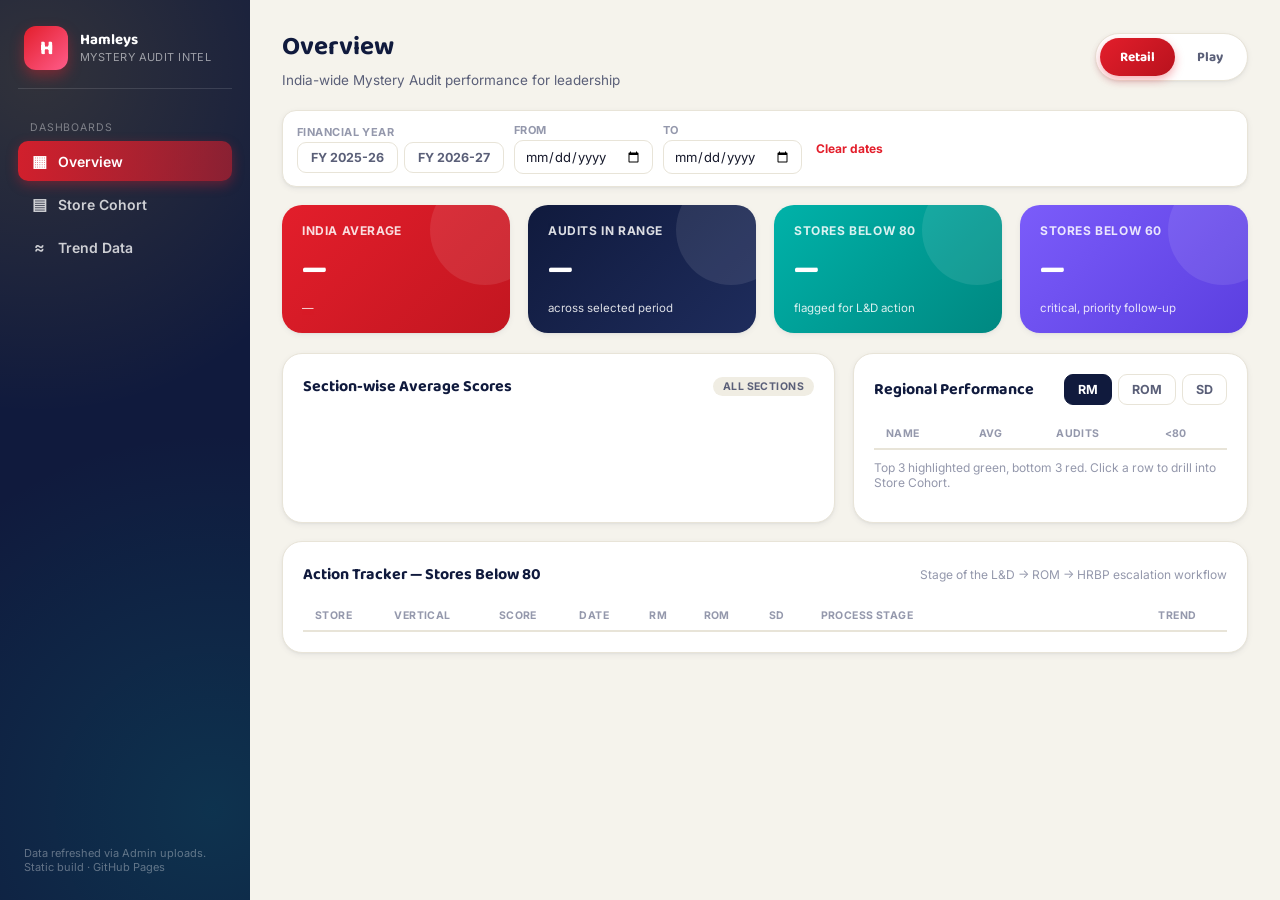
==== index.html @ 407f1230 "Add files via upload" ====
<!DOCTYPE html>
<html lang="en">
<head>
<meta charset="UTF-8">
<meta name="viewport" content="width=device-width, initial-scale=1.0">
<title>Overview · Hamleys Mystery Audit Intelligence</title>
<link rel="stylesheet" href="assets/css/style.css">
</head>
<body>
<div class="app-shell">
  <nav class="sidebar"></nav>
  <main class="main">
    <div class="topbar">
      <div>
        <h1 class="page-title">Overview</h1>
        <div class="page-sub">India-wide Mystery Audit performance for leadership</div>
      </div>
      <div class="seg-toggle" id="verticalToggle">
        <button data-v="retail" class="active retail">Retail</button>
        <button data-v="play" class="play">Play</button>
      </div>
    </div>

    <div class="filter-bar">
      <div class="filter-field">
        <label>Financial Year</label>
        <div class="chip-toggle" id="fyToggle">
          <button data-fy="2025-26">FY 2025-26</button>
          <button data-fy="2026-27">FY 2026-27</button>
        </div>
      </div>
      <div class="filter-field">
        <label>From</label>
        <input type="date" id="fFrom">
      </div>
      <div class="filter-field">
        <label>To</label>
        <input type="date" id="fTo">
      </div>
      <button class="filter-clear" id="clearDates">Clear dates</button>
      <span class="small-muted" id="rangeSummary" style="margin-left:auto;"></span>
    </div>

    <div class="grid kpi-row">
      <div class="kpi-card kpi-1">
        <div class="lbl" id="kpiVerticalLabel">India Average</div>
        <div class="val" id="kpiMtdAvg">—</div>
        <div class="foot" id="kpiMtdFoot">—</div>
      </div>
      <div class="kpi-card kpi-2">
        <div class="lbl">Audits in Range</div>
        <div class="val" id="kpiAuditCount">—</div>
        <div class="foot" id="kpiAuditFoot">across selected period</div>
      </div>
      <div class="kpi-card kpi-3">
        <div class="lbl">Stores Below 80</div>
        <div class="val" id="kpiBelow80">—</div>
        <div class="foot">flagged for L&amp;D action</div>
      </div>
      <div class="kpi-card kpi-4">
        <div class="lbl">Stores Below 60</div>
        <div class="val" id="kpiBelow60">—</div>
        <div class="foot">critical, priority follow-up</div>
      </div>
    </div>

    <div class="two-col">
      <div class="card">
        <div class="section-head">
          <h3>Section-wise Average Scores</h3>
          <span class="tag neutral" id="sectionChartTag">All sections</span>
        </div>
        <div id="sectionBars"></div>
      </div>
      <div class="card">
        <div class="section-head">
          <h3>Regional Performance</h3>
          <div class="chip-toggle" id="regionToggle">
            <button data-g="rm" class="active">RM</button>
            <button data-g="rom">ROM</button>
            <button data-g="sd">SD</button>
          </div>
        </div>
        <div class="table-wrap" style="max-height:290px; overflow-y:auto;">
          <table>
            <thead><tr><th>Name</th><th>Avg</th><th>Audits</th><th>&lt;80</th></tr></thead>
            <tbody id="regionBody"></tbody>
          </table>
        </div>
        <p class="small-muted" style="margin-top:10px;">Top 3 highlighted green, bottom 3 red. Click a row to drill into Store Cohort.</p>
      </div>
    </div>

    <div class="card" style="margin-top:18px;">
      <div class="section-head">
        <h3>Action Tracker — Stores Below 80</h3>
        <span class="small-muted">Stage of the L&amp;D &rarr; ROM &rarr; HRBP escalation workflow</span>
      </div>
      <div class="table-wrap" id="trackerTableWrap">
        <table>
          <thead><tr>
            <th>Store</th><th>Vertical</th><th>Score</th><th>Date</th><th>RM</th><th>ROM</th><th>SD</th><th style="min-width:260px;">Process Stage</th><th>Trend</th>
          </tr></thead>
          <tbody id="trackerBody"></tbody>
        </table>
      </div>
    </div>

  </main>
</div>
<script src="assets/js/config.js"></script>
<script src="assets/js/auth.js"></script>
<script src="assets/js/data.js"></script>
<script src="assets/js/ui.js"></script>
<script>
let vertical = "retail";
let regionGroup = "rm";

async function boot() {
  renderSidebar("index.html");
  try {
    await HMAI.init();
  } catch (err) {
    showLoadError(err);
    return;
  }
  await HMAI.syncCasesFromAudits();

  document.querySelectorAll("#verticalToggle button").forEach(b => {
    b.addEventListener("click", () => {
      vertical = b.dataset.v;
      document.querySelectorAll("#verticalToggle button").forEach(x => x.classList.remove("active"));
      b.classList.add("active");
      render();
    });
  });
  document.querySelectorAll("#regionToggle button").forEach(b => {
    b.addEventListener("click", () => {
      regionGroup = b.dataset.g;
      document.querySelectorAll("#regionToggle button").forEach(x => x.classList.remove("active"));
      b.classList.add("active");
      render();
    });
  });
  document.querySelectorAll("#fyToggle button").forEach(b => {
    b.addEventListener("click", () => applyFY(b.dataset.fy));
  });
  document.getElementById("fFrom").addEventListener("change", () => { clearFyActive(); render(); });
  document.getElementById("fTo").addEventListener("change", () => { clearFyActive(); render(); });
  document.getElementById("clearDates").addEventListener("click", () => {
    document.getElementById("fFrom").value = "";
    document.getElementById("fTo").value = "";
    clearFyActive();
    render();
  });

  // Default the landing page to the financial year containing the most
  // recent audit (not necessarily "today"'s FY — the dataset may lag behind
  // the calendar), so it's never blank on first load.
  applyFY(currentFyLabel());
}

// India FY runs Apr 1 → Mar 31. "2025-26" means Apr 2025 – Mar 2026.
function fyRange(label) {
  const startYear = 2000 + parseInt(label.split("-")[0].slice(-2), 10);
  const from = `${startYear}-04-01`;
  const to = `${startYear + 1}-03-31`;
  return { from, to };
}
function currentFyLabel() {
  const allDates = HMAI.audits(vertical).map(a => new Date(a.date)).filter(d => !isNaN(d));
  const anchor = allDates.length ? new Date(Math.max(...allDates)) : new Date();
  const y = anchor.getFullYear(), m = anchor.getMonth(); // 0-indexed, April = 3
  const startYear = m >= 3 ? y : y - 1;
  return `${startYear}-${String((startYear + 1) % 100).padStart(2,"0")}`;
}
function clearFyActive() {
  document.querySelectorAll("#fyToggle button").forEach(b => b.classList.remove("active"));
}
function applyFY(label) {
  const { from, to } = fyRange(label);
  const today = new Date().toISOString().slice(0,10);
  document.getElementById("fFrom").value = from;
  // Don't default "To" beyond today for the current, still-in-progress FY.
  document.getElementById("fTo").value = to > today ? today : to;
  document.querySelectorAll("#fyToggle button").forEach(b => b.classList.toggle("active", b.dataset.fy === label));
  render();
}

function currentFilters() {
  return {
    from: document.getElementById("fFrom").value || null,
    to: document.getElementById("fTo").value || null,
  };
}

async function render() {
  const filters = currentFilters();
  const label = vertical === "play" ? "Play" : "Retail";
  document.getElementById("kpiVerticalLabel").textContent = `${label} · India Average`;
  document.querySelector(".seg-toggle").querySelectorAll("button").forEach(b => {
    b.classList.toggle("active", b.dataset.v === vertical);
  });

  let list = HMAI.audits(vertical);
  if (filters.from || filters.to) {
    list = list.filter(a => HMAI.inDateRange(a.date, filters.from, filters.to));
    const activeFy = document.querySelector("#fyToggle button.active");
    const fyPrefix = activeFy ? `FY ${activeFy.dataset.fy} · ` : "";
    document.getElementById("rangeSummary").textContent = `${fyPrefix}Showing ${filters.from || "start"} → ${filters.to || "today"}`;
  } else {
    list = HMAI.mtd(vertical);
    document.getElementById("rangeSummary").textContent = "Showing month-to-date (default) — set a range to override";
  }

  const avgScore = HMAI.avg(list);
  document.getElementById("kpiMtdAvg").textContent = avgScore !== null ? avgScore + "%" : "—";
  document.getElementById("kpiMtdFoot").textContent = list.length + " audits in this window";
  document.getElementById("kpiAuditCount").textContent = list.length;
  document.getElementById("kpiBelow80").textContent = list.filter(a => a.score < 80).length;
  document.getElementById("kpiBelow60").textContent = list.filter(a => a.score < 60).length;

  renderSectionBars(list);
  renderRegionalTable(filters);
  await renderTracker();
}

function renderSectionBars(list) {
  document.getElementById("sectionChartTag").textContent = vertical === "play" ? "PLAY sections" : "Retail sections";
  const sections = HMAI.sectionAverages(list, vertical);
  const colors = ["#E31E2B","#00B2A9","#FFC72C","#7B5CFA","#FF5C8A","#101A3D","#1F9E63","#E8A200","#5B3FE0","#009088","#B8121D","#C21620","#3E8E7E","#D14081"];
  const entries = Object.entries(sections).filter(([,v]) => v !== null);
  const wrap = document.getElementById("sectionBars");
  if (!entries.length) { wrap.innerHTML = `<p class="small-muted">No section data in this range.</p>`; return; }
  wrap.innerHTML = entries.map(([name, val], i) => {
    const color = colors[i % colors.length];
    const tagCls = val < 60 ? "bad" : val < 80 ? "warn" : "good";
    return `
    <div style="margin-bottom:12px;">
      <div style="display:flex; justify-content:space-between; font-size:12.5px; margin-bottom:4px;">
        <span style="color:var(--ink-soft); font-weight:600;">${name}</span>
        <span class="tag ${tagCls}" style="padding:1px 8px;">${val}%</span>
      </div>
      <div style="background:var(--line-soft); border-radius:6px; height:10px; overflow:hidden;">
        <div style="width:${Math.max(val,2)}%; height:100%; background:${color}; border-radius:6px;"></div>
      </div>
    </div>`;
  }).join("");
}

function renderRegionalTable(filters) {
  const rows = HMAI.regionalLeaderboard(vertical, regionGroup, filters);
  const body = document.getElementById("regionBody");
  if (!rows.length) { body.innerHTML = `<tr><td colspan="4" style="text-align:center;color:var(--ink-faint);padding:20px;">No data</td></tr>`; return; }
  body.innerHTML = rows.map((r, i) => {
    const isTop = i < 3;
    const isBottom = i >= rows.length - 3 && rows.length > 3;
    const rowStyle = isTop ? "background:var(--good-bg);" : isBottom ? "background:var(--bad-bg);" : "";
    const cls = HMAI.scoreTag(r.avg).cls;
    return `<tr style="${rowStyle} cursor:pointer;" onclick="location.href='cohort.html?${regionGroup}='+encodeURIComponent('${r.name.replace(/'/g,"\\'")}')+'&v=${vertical}'">
      <td><strong>${r.name}</strong></td>
      <td><span class="tag ${cls}" style="padding:2px 9px;">${r.avg}%</span></td>
      <td>${r.count}</td>
      <td>${r.below80}</td>
    </tr>`;
  }).join("");
}

async function renderTracker() {
  const allCases = await HMAI.getCases();
  const cases = allCases.filter(c => c.vertical === vertical).sort((a,b) => new Date(b.date) - new Date(a.date));
  const body = document.getElementById("trackerBody");
  if (!cases.length) {
    body.innerHTML = `<tr><td colspan="9" style="text-align:center;color:var(--ink-faint);padding:30px;">No stores below 80 in this vertical right now 🎉</td></tr>`;
    return;
  }
  const stageMeta = { flagged: 0, ld_triggered: 1, rom_submitted: 2, hrbp_closed: 3 };
  body.innerHTML = cases.map(c => {
    const stage = stageMeta[c.stage] ?? 0;
    const isFullyClosed = c.stage === "hrbp_closed";
    const steps = ["Flagged", "L&D Stage", "ROM Stage", "HRBP Closed"];
    const trackerHtml = `<div class="tracker">` + steps.map((s, i) => {
      const cls = isFullyClosed ? "done" : (i < stage ? "done" : (i === stage ? "current" : ""));
      return `<div class="step ${cls}"><div class="bar"></div>${s}</div>`;
    }).join("") + `</div>`;
    const reasonTag = c.triggerReason ? `<div class="small-muted" style="margin-top:6px; white-space:normal;">${HMAI.TRIGGER_REASONS[c.triggerReason]}</div>` : "";
    return `<tr>
      <td><strong>${c.storeName}</strong>${c.unmapped ? ' <span class="tag warn">Unmapped</span>' : ''}<div class="small-muted">${c.storeCode}</div></td>
      <td>${c.vertical === "play" ? "Play" : "Retail"}</td>
      <td>${scorePill(c.score)}</td>
      <td>${fmtDate(c.date)}</td>
      <td>${c.rm}</td><td>${c.rom}</td><td>${c.sd}</td>
      <td>${trackerHtml}${reasonTag}</td>
      <td><a class="btn btn-ghost btn-sm" href="trend.html?store=${encodeURIComponent(c.storeCode)}&v=${c.vertical}">View</a></td>
    </tr>`;
  }).join("");
}

boot();
</script>
</body>
</html>
---- assets/css/style.css ----
/* ==========================================================================
   Hamleys Mystery Audit Intelligence — Design System
   ========================================================================== */

@import url('https://fonts.googleapis.com/css2?family=Baloo+2:wght@500;600;700;800&family=Inter:wght@400;500;600;700;800&family=JetBrains+Mono:wght@500;700&display=swap');

:root {
  /* Brand palette — toy-store colourful, drawn from Hamleys' own red/navy/gold */
  --hamleys-red: #E31E2B;
  --hamleys-red-dark: #B8121D;
  --hamleys-navy: #101A3D;
  --hamleys-navy-light: #1E2C5C;
  --hamleys-gold: #FFC72C;
  --hamleys-teal: #00B2A9;
  --hamleys-violet: #7B5CFA;
  --hamleys-pink: #FF5C8A;

  --bg: #F5F3EC;
  --bg-panel: #FFFFFF;
  --bg-sidebar: var(--hamleys-navy);
  --ink: #16192B;
  --ink-soft: #5A5F78;
  --ink-faint: #9498AC;
  --line: #E8E4D8;
  --line-soft: #F0EDE3;

  --good: #1F9E63;
  --good-bg: #E6F7EE;
  --warn: #E8A200;
  --warn-bg: #FFF6DE;
  --bad: #E31E2B;
  --bad-bg: #FDEAEA;

  --radius-lg: 20px;
  --radius-md: 14px;
  --radius-sm: 9px;

  --shadow-card: 0 2px 6px rgba(16, 26, 61, 0.06), 0 1px 2px rgba(16, 26, 61, 0.04);
  --shadow-pop: 0 12px 32px rgba(16, 26, 61, 0.14);

  --font-display: 'Baloo 2', 'Segoe UI', sans-serif;
  --font-body: 'Inter', 'Segoe UI', sans-serif;
  --font-mono: 'JetBrains Mono', monospace;
}

* { box-sizing: border-box; }
html, body { margin: 0; padding: 0; }
body {
  font-family: var(--font-body);
  background: var(--bg);
  color: var(--ink);
  -webkit-font-smoothing: antialiased;
}
h1, h2, h3, h4, .display {
  font-family: var(--font-display);
  color: var(--hamleys-navy);
  margin: 0;
  font-weight: 700;
}
a { color: inherit; }
button { font-family: inherit; cursor: pointer; }
::selection { background: var(--hamleys-gold); color: var(--hamleys-navy); }

/* Layout shell ------------------------------------------------------------ */
.app-shell {
  display: grid;
  grid-template-columns: 250px 1fr;
  min-height: 100vh;
}
@media (max-width: 900px) {
  .app-shell { grid-template-columns: 1fr; }
  .sidebar { position: sticky; top: 0; z-index: 40; }
}

.sidebar {
  background: var(--bg-sidebar);
  background-image:
    radial-gradient(circle at 15% 8%, rgba(255,199,44,0.14), transparent 40%),
    radial-gradient(circle at 85% 90%, rgba(0,178,169,0.16), transparent 45%);
  color: #fff;
  padding: 26px 18px;
  display: flex;
  flex-direction: column;
  gap: 22px;
}
.brand {
  display: flex;
  align-items: center;
  gap: 12px;
  padding: 0 6px 18px;
  border-bottom: 1px solid rgba(255,255,255,0.12);
}
.brand-mark {
  width: 44px; height: 44px;
  border-radius: 12px;
  background: linear-gradient(135deg, var(--hamleys-red), var(--hamleys-pink));
  display: flex; align-items: center; justify-content: center;
  font-family: var(--font-display); font-weight: 800; color: #fff; font-size: 20px;
  flex-shrink: 0;
  box-shadow: 0 6px 14px rgba(227,30,43,0.4);
}
.brand-text { line-height: 1.15; }
.brand-text .top { font-family: var(--font-display); font-weight: 700; font-size: 15px; color: #fff; }
.brand-text .sub { font-size: 11px; color: rgba(255,255,255,0.55); letter-spacing: 0.04em; text-transform: uppercase; margin-top: 2px;}

.nav-group { display: flex; flex-direction: column; gap: 3px; }
.nav-label { font-size: 10.5px; text-transform: uppercase; letter-spacing: 0.08em; color: rgba(255,255,255,0.4); padding: 10px 12px 4px; }
.nav-link {
  display: flex; align-items: center; gap: 10px;
  padding: 10px 12px; border-radius: 10px;
  color: rgba(255,255,255,0.78); text-decoration: none;
  font-size: 14px; font-weight: 600;
  transition: background 0.15s, color 0.15s;
}
.nav-link .ic { font-size: 16px; width: 18px; text-align: center; }
.nav-link:hover { background: rgba(255,255,255,0.08); color: #fff; }
.nav-link.active {
  background: linear-gradient(90deg, rgba(227,30,43,0.9), rgba(227,30,43,0.55));
  color: #fff;
  box-shadow: 0 4px 12px rgba(227,30,43,0.35);
}
.sidebar-foot { margin-top: auto; font-size: 11px; color: rgba(255,255,255,0.35); padding: 0 6px; }

.cohort-side-nav {
  display: flex; flex-direction: column; gap: 6px;
  padding: 10px 0 0;
  border-top: 1px solid rgba(255,255,255,0.1);
  margin-top: 4px;
}

/* Main content -------------------------------------------------------------*/
.main {
  padding: 26px 32px 60px;
  max-width: 1400px;
}
.topbar {
  display: flex; align-items: center; justify-content: space-between;
  flex-wrap: wrap; gap: 14px;
  margin-bottom: 22px;
}
.page-title { font-size: 26px; }
.page-sub { color: var(--ink-soft); font-size: 13.5px; margin-top: 4px; }

/* Toggle -------------------------------------------------------------------*/
.seg-toggle {
  display: inline-flex; background: #fff; border-radius: 999px;
  padding: 4px; box-shadow: var(--shadow-card); border: 1px solid var(--line);
  gap: 2px;
}
.seg-toggle button {
  border: none; background: transparent; padding: 8px 20px;
  border-radius: 999px; font-weight: 700; font-size: 13.5px;
  color: var(--ink-soft); font-family: var(--font-display);
  transition: all 0.18s;
}
.seg-toggle button.active.retail { background: linear-gradient(135deg, var(--hamleys-red), var(--hamleys-red-dark)); color: #fff; box-shadow: 0 4px 10px rgba(227,30,43,0.35); }
.seg-toggle button.active.play { background: linear-gradient(135deg, var(--hamleys-teal), #009088); color: #fff; box-shadow: 0 4px 10px rgba(0,178,169,0.35); }

/* Cards ---------------------------------------------------------------------*/
.card {
  background: var(--bg-panel);
  border-radius: var(--radius-lg);
  border: 1px solid var(--line);
  box-shadow: var(--shadow-card);
  padding: 20px;
}
.grid { display: grid; gap: 18px; }
.kpi-row { grid-template-columns: repeat(4, 1fr); margin-bottom: 20px; }
@media (max-width: 1100px) { .kpi-row { grid-template-columns: repeat(2, 1fr); } }

.kpi-card {
  border-radius: var(--radius-lg);
  padding: 18px 20px;
  color: #fff;
  position: relative;
  overflow: hidden;
  min-height: 108px;
  display: flex; flex-direction: column; justify-content: space-between;
  box-shadow: var(--shadow-card);
}
.kpi-card::after {
  content: ''; position: absolute; right: -30px; top: -30px;
  width: 110px; height: 110px; border-radius: 50%;
  background: rgba(255,255,255,0.09);
}
.kpi-card .lbl { font-size: 12px; font-weight: 700; text-transform: uppercase; letter-spacing: 0.05em; opacity: 0.85; }
.kpi-card .val { font-family: var(--font-display); font-size: 32px; font-weight: 800; margin-top: 6px; }
.kpi-card .foot { font-size: 11.5px; opacity: 0.85; margin-top: 6px; }
.kpi-1 { background: linear-gradient(135deg, var(--hamleys-red), #C21620); }
.kpi-2 { background: linear-gradient(135deg, var(--hamleys-navy), var(--hamleys-navy-light)); }
.kpi-3 { background: linear-gradient(135deg, var(--hamleys-teal), #008881); }
.kpi-4 { background: linear-gradient(135deg, var(--hamleys-violet), #5B3FE0); }
.kpi-5 { background: linear-gradient(135deg, var(--hamleys-gold), #E8A200); color: var(--hamleys-navy); }
.kpi-5 .lbl, .kpi-5 .foot { color: rgba(16,26,61,0.7); }

.section-head { display: flex; align-items: center; justify-content: space-between; margin-bottom: 14px; flex-wrap: wrap; gap: 10px;}
.section-head h3 { font-size: 16px; }
.tag {
  font-size: 10.5px; font-weight: 700; padding: 3px 10px; border-radius: 999px;
  text-transform: uppercase; letter-spacing: 0.04em;
}
.tag.good { background: var(--good-bg); color: var(--good); }
.tag.warn { background: var(--warn-bg); color: var(--warn); }
.tag.bad { background: var(--bad-bg); color: var(--bad); }
.tag.neutral { background: var(--line-soft); color: var(--ink-soft); }

/* Filters --------------------------------------------------------------- */
.filter-bar {
  display: flex; flex-wrap: wrap; gap: 10px; align-items: center;
  background: #fff; border: 1px solid var(--line); border-radius: var(--radius-md);
  padding: 12px 14px; margin-bottom: 18px; box-shadow: var(--shadow-card);
}
.filter-bar label { font-size: 11px; font-weight: 700; color: var(--ink-faint); text-transform: uppercase; letter-spacing: 0.04em; display: block; margin-bottom: 3px;}
.filter-field { display: flex; flex-direction: column; min-width: 130px; }
select, input[type=date], input[type=text], input[type=email], input[type=password], textarea {
  font-family: var(--font-body);
  border: 1.5px solid var(--line);
  border-radius: 9px;
  padding: 7px 10px;
  font-size: 13px;
  background: #fff;
  color: var(--ink);
  outline: none;
}
select:focus, input:focus, textarea:focus { border-color: var(--hamleys-teal); }
.chip-toggle { display: flex; gap: 6px; }
.chip-toggle button {
  border: 1.5px solid var(--line); background: #fff; padding: 7px 13px;
  border-radius: 9px; font-size: 12.5px; font-weight: 700; color: var(--ink-soft);
}
.chip-toggle button.active { background: var(--hamleys-navy); color: #fff; border-color: var(--hamleys-navy); }
.filter-clear { font-size: 12px; font-weight: 700; color: var(--hamleys-red); background: none; border: none; padding: 7px 4px; }

/* Table ------------------------------------------------------------------ */
.table-wrap { overflow-x: auto; }
table { width: 100%; border-collapse: collapse; font-size: 13px; }
thead th {
  text-align: left; font-size: 10.5px; text-transform: uppercase; letter-spacing: 0.04em;
  color: var(--ink-faint); padding: 8px 12px; border-bottom: 2px solid var(--line);
  white-space: nowrap; cursor: pointer; user-select: none;
}
thead th:hover { color: var(--hamleys-navy); }
tbody td { padding: 10px 12px; border-bottom: 1px solid var(--line-soft); white-space: nowrap; }
tbody tr:hover { background: var(--line-soft); }
.score-pill {
  display: inline-flex; align-items: center; justify-content: center;
  min-width: 46px; padding: 4px 8px; border-radius: 8px;
  font-weight: 800; font-family: var(--font-mono); font-size: 13px;
}
.score-pill.s-good { background: var(--good-bg); color: var(--good); }
.score-pill.s-warn { background: var(--warn-bg); color: var(--warn); }
.score-pill.s-bad { background: var(--bad-bg); color: var(--bad); }

/* Buttons ------------------------------------------------------------------*/
.btn {
  display: inline-flex; align-items: center; gap: 7px;
  border: none; padding: 9px 16px; border-radius: 10px;
  font-weight: 700; font-size: 13px; font-family: var(--font-body);
}
.btn-primary { background: linear-gradient(135deg, var(--hamleys-red), var(--hamleys-red-dark)); color: #fff; box-shadow: 0 4px 10px rgba(227,30,43,0.3); }
.btn-navy { background: var(--hamleys-navy); color: #fff; }
.btn-ghost { background: #fff; color: var(--ink); border: 1.5px solid var(--line); }
.btn-teal { background: linear-gradient(135deg, var(--hamleys-teal), #008881); color: #fff; }
.btn:disabled { opacity: 0.45; cursor: not-allowed; }
.btn-sm { padding: 6px 12px; font-size: 12px; }

/* Progress tracker ---------------------------------------------------------*/
.tracker { display: flex; align-items: flex-start; gap: 0; margin-top: 10px; min-width: 230px; white-space: normal; }
.tracker .step {
  flex: 1; text-align: center; font-size: 10px; font-weight: 700; line-height: 1.25;
  color: var(--ink-faint); position: relative; padding-top: 30px; white-space: normal; word-break: break-word;
}
.tracker .step::before {
  content: ''; position: absolute; top: 0; left: 50%; transform: translateX(-50%);
  width: 22px; height: 22px; border-radius: 50%; background: var(--line-soft);
  border: 2px solid var(--line); z-index: 1;
}
.tracker .step.done::before { background: var(--good); border-color: var(--good); }
.tracker .step.current::before { background: var(--hamleys-gold); border-color: var(--hamleys-gold); box-shadow: 0 0 0 4px rgba(255,199,44,0.25); }
.tracker .step.done { color: var(--good); }
.tracker .step.current { color: #B8860B; }
.tracker .bar { position: absolute; top: 10px; height: 3px; background: var(--line); width: 100%; left: -50%; z-index: -1; }
.tracker .step.done .bar, .tracker .step.current .bar { background: var(--good); }
.tracker .step:first-child .bar { display: none; }

/* Misc ---------------------------------------------------------------------*/
.empty-state { text-align: center; padding: 50px 20px; color: var(--ink-faint); }
.empty-state .ic { font-size: 40px; margin-bottom: 10px; }
.two-col { display: grid; grid-template-columns: 1.4fr 1fr; gap: 18px; }
@media (max-width: 1100px) { .two-col { grid-template-columns: 1fr; } }
.badge-count {
  background: var(--hamleys-red); color: #fff; font-size: 10.5px; font-weight: 800;
  padding: 1px 7px; border-radius: 999px; margin-left: auto;
}
.upload-box {
  border: 2px dashed var(--line); border-radius: var(--radius-md);
  padding: 26px; text-align: center; background: var(--line-soft);
}
.upload-box.drag { border-color: var(--hamleys-teal); background: #E6FBF9; }
.toast {
  position: fixed; bottom: 22px; right: 22px; background: var(--hamleys-navy); color: #fff;
  padding: 12px 18px; border-radius: 10px; font-size: 13px; font-weight: 600;
  box-shadow: var(--shadow-pop); z-index: 200; display: none;
}
.modal-bg {
  position: fixed; inset: 0; background: rgba(16,26,61,0.55); display: none;
  align-items: center; justify-content: center; z-index: 300; padding: 20px;
}
.modal-bg.open { display: flex; }
.modal {
  background: #fff; border-radius: var(--radius-lg); padding: 24px; width: 100%; max-width: 480px;
  box-shadow: var(--shadow-pop); max-height: 90vh; overflow-y: auto;
}
.field-row { display: flex; flex-direction: column; gap: 4px; margin-bottom: 12px; }
.field-row label { font-size: 12px; font-weight: 700; color: var(--ink-soft); }
.small-muted { font-size: 12px; color: var(--ink-faint); }
.hr { height: 1px; background: var(--line); margin: 16px 0; border: none; }

/* Standalone header (Admin & Cases — no dashboard sidebar) --------------- */
.standalone-header {
  display: flex; align-items: center; justify-content: space-between;
  background: var(--hamleys-navy);
  padding: 16px 28px;
  position: sticky; top: 0; z-index: 30;
}
.standalone-main { max-width: 1300px; margin: 0 auto; padding: 26px 28px 60px; }
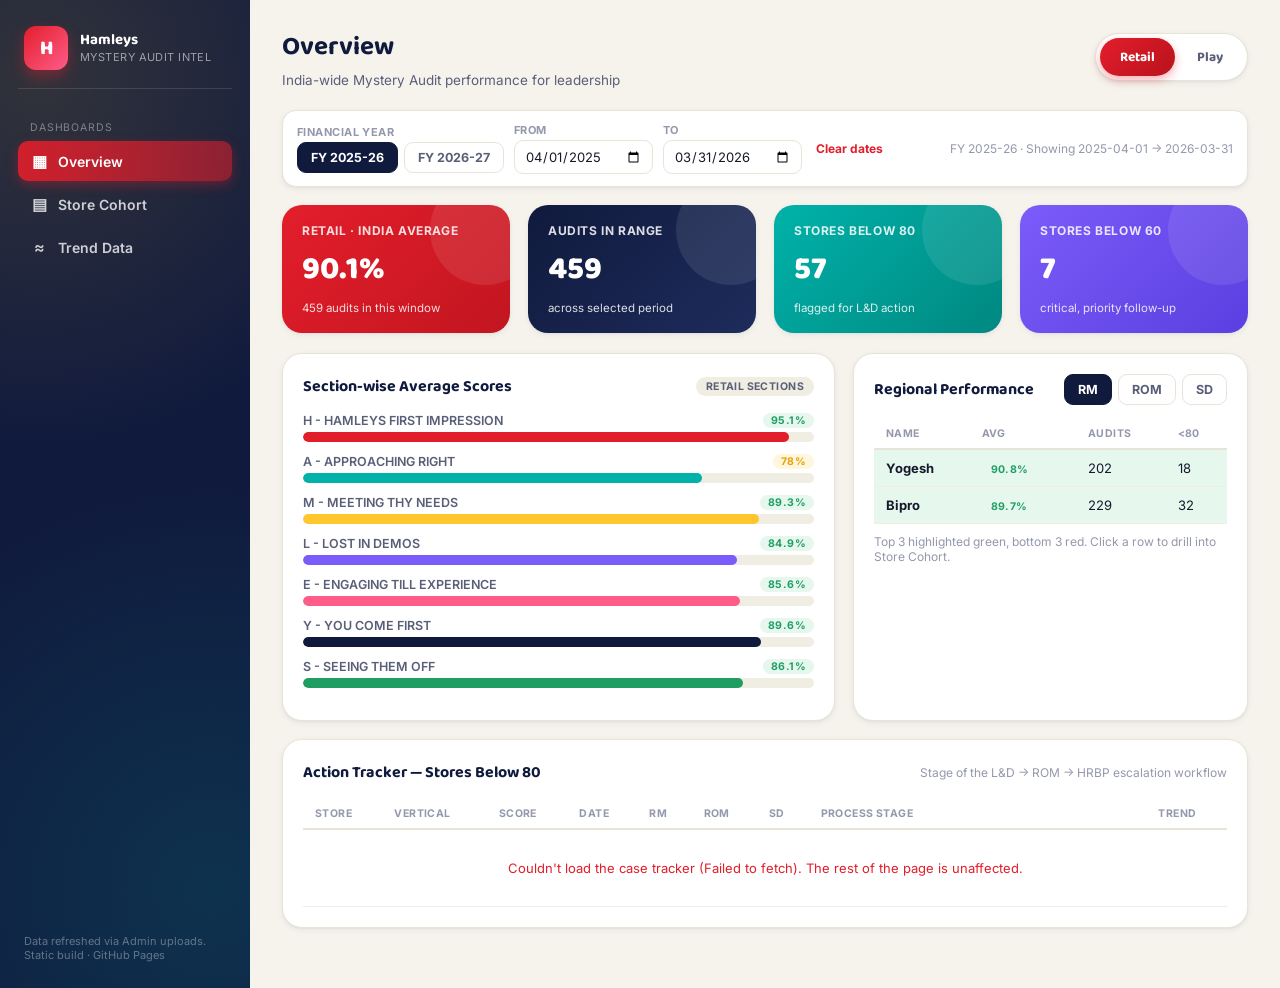
==== commit 894f39e7: "Add files via upload" ====
--- a/index.html
+++ b/index.html
@@ -124,7 +124,10 @@
     showLoadError(err);
     return;
   }
-  await HMAI.syncCasesFromAudits();
+  // Overview only READS the case list (for the tracker table) — it doesn't
+  // create/refresh cases. That happens on cases.html, the L&D page, so the
+  // public dashboard never has to make a slow write call to the backend
+  // just to load, and one failed network call there can't blank this page.
 
   document.querySelectorAll("#verticalToggle button").forEach(b => {
     b.addEventListener("click", () => {
@@ -267,7 +270,13 @@
 }
 
 async function renderTracker() {
-  const allCases = await HMAI.getCases();
+  let allCases;
+  try {
+    allCases = await HMAI.getCases();
+  } catch (err) {
+    document.getElementById("trackerBody").innerHTML = `<tr><td colspan="9" style="text-align:center;color:var(--hamleys-red);padding:30px;">Couldn't load the case tracker (${err.message || "network error"}). The rest of the page is unaffected.</td></tr>`;
+    return;
+  }
   const cases = allCases.filter(c => c.vertical === vertical).sort((a,b) => new Date(b.date) - new Date(a.date));
   const body = document.getElementById("trackerBody");
   if (!cases.length) {
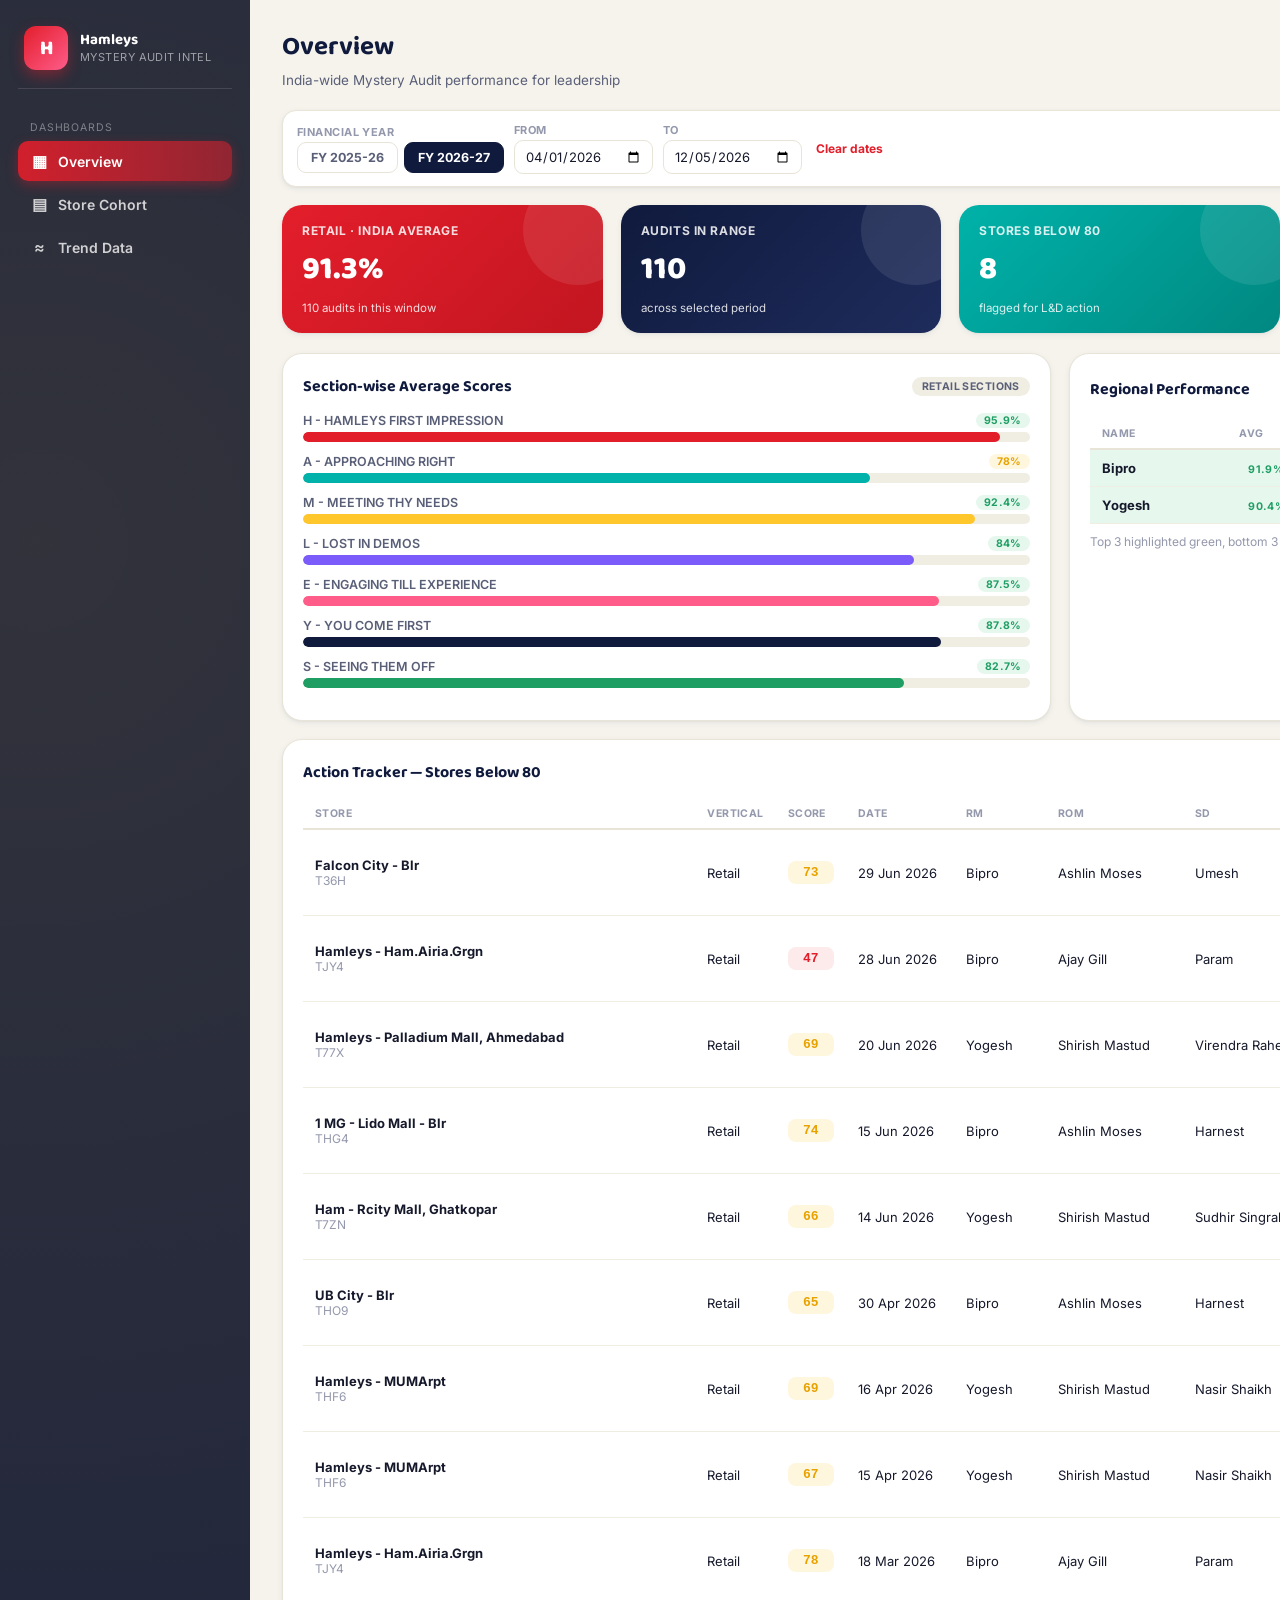
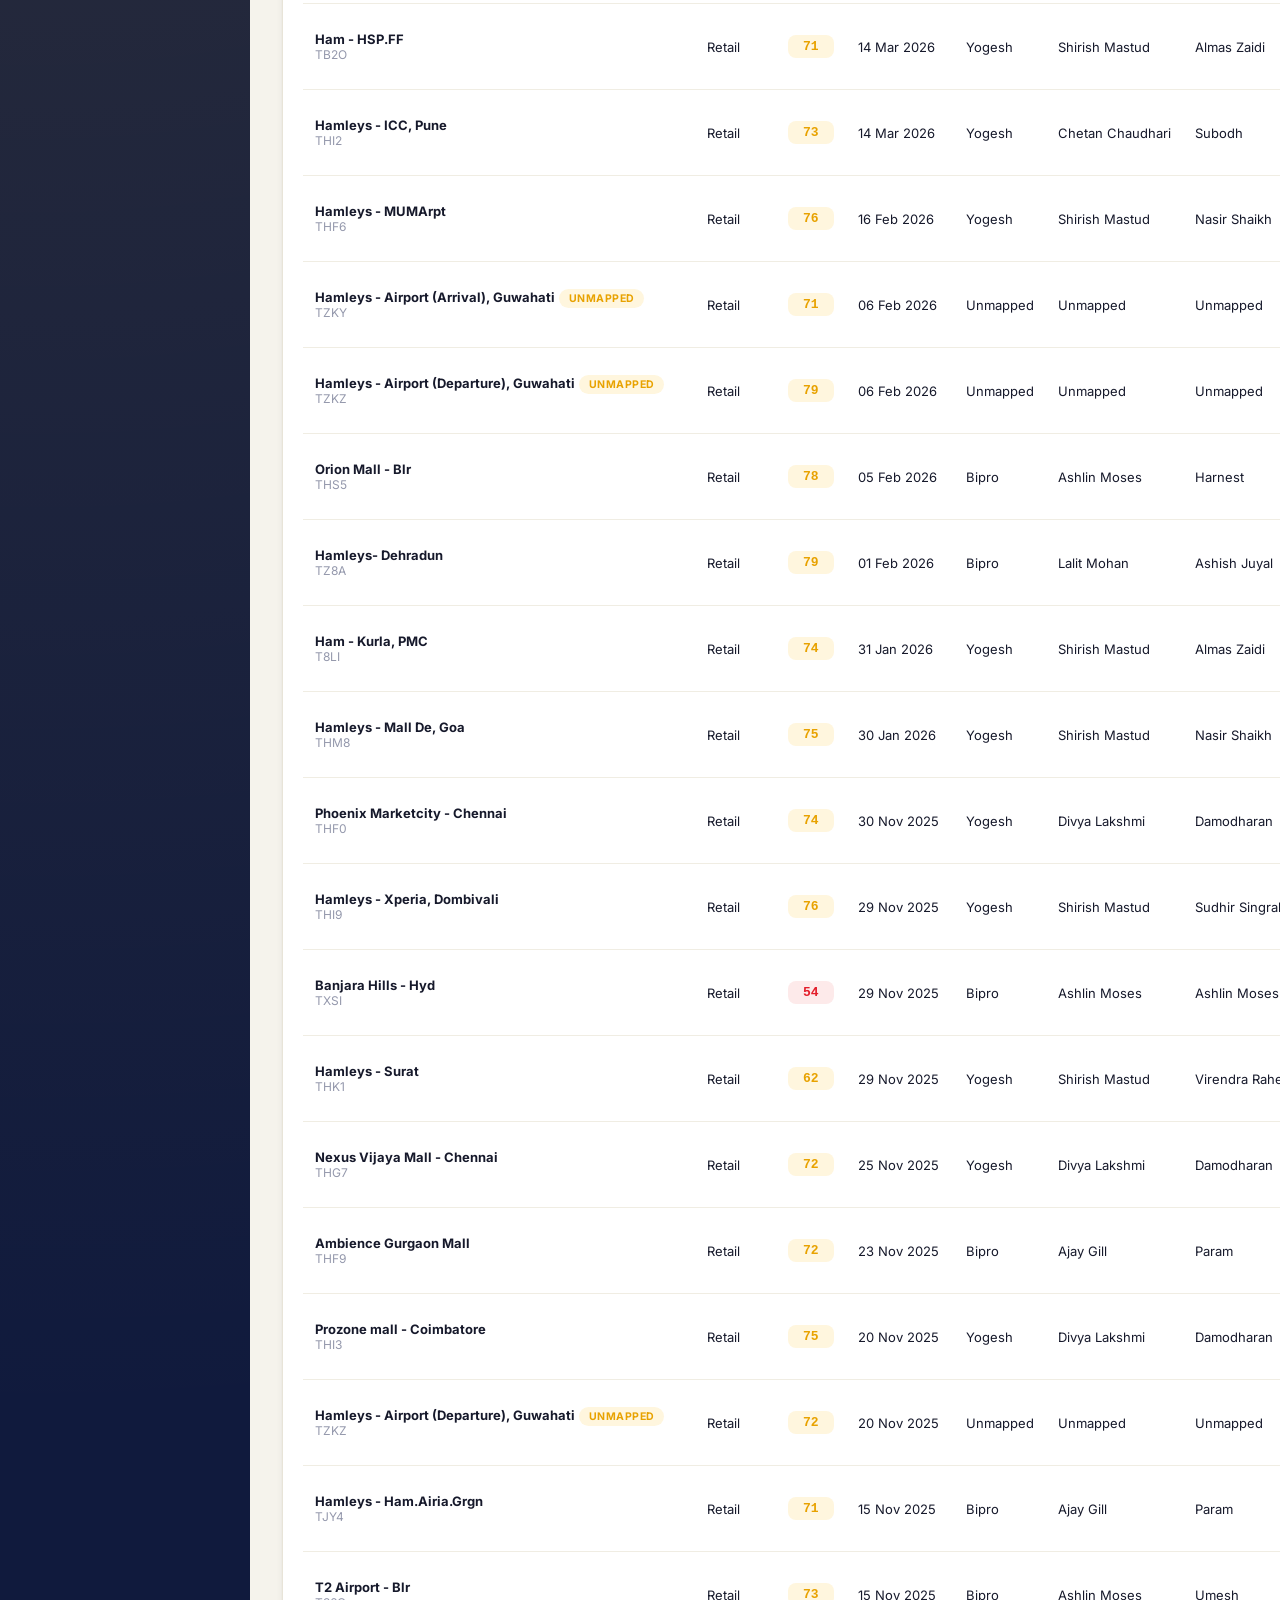
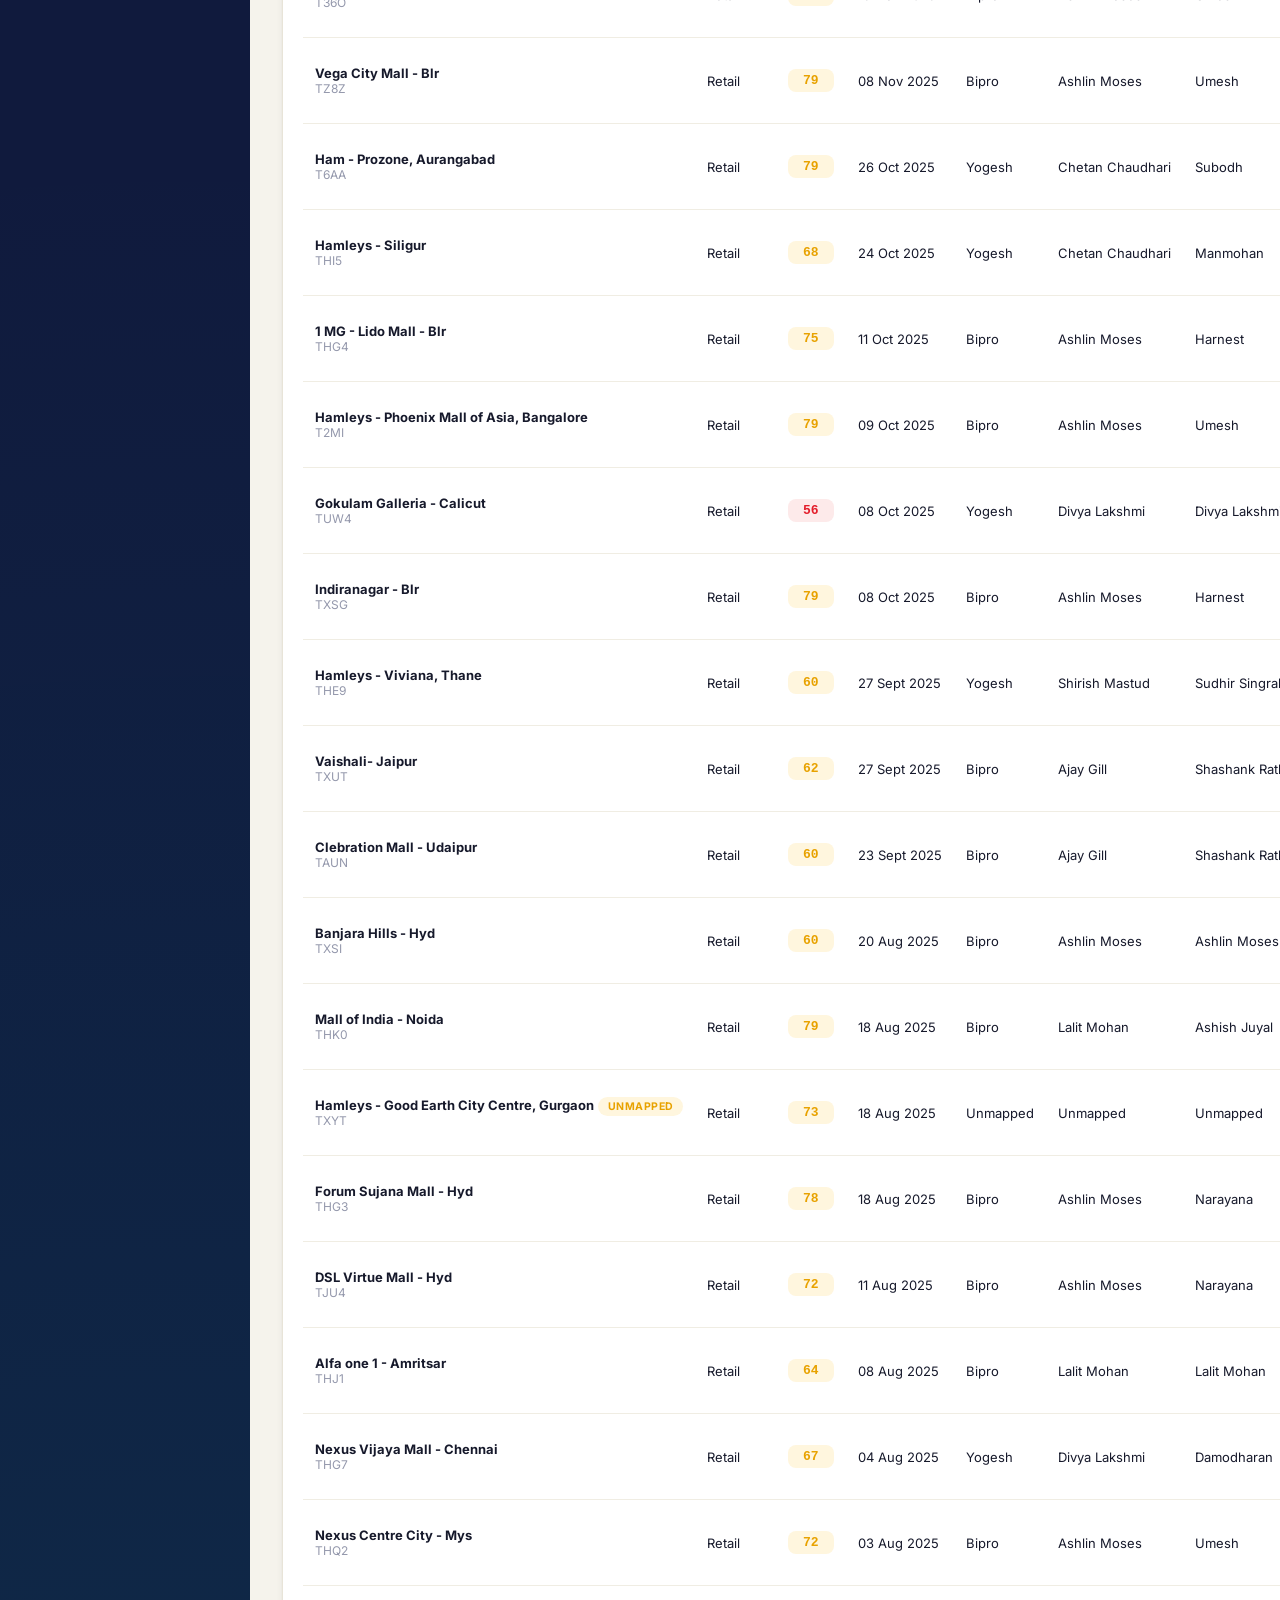
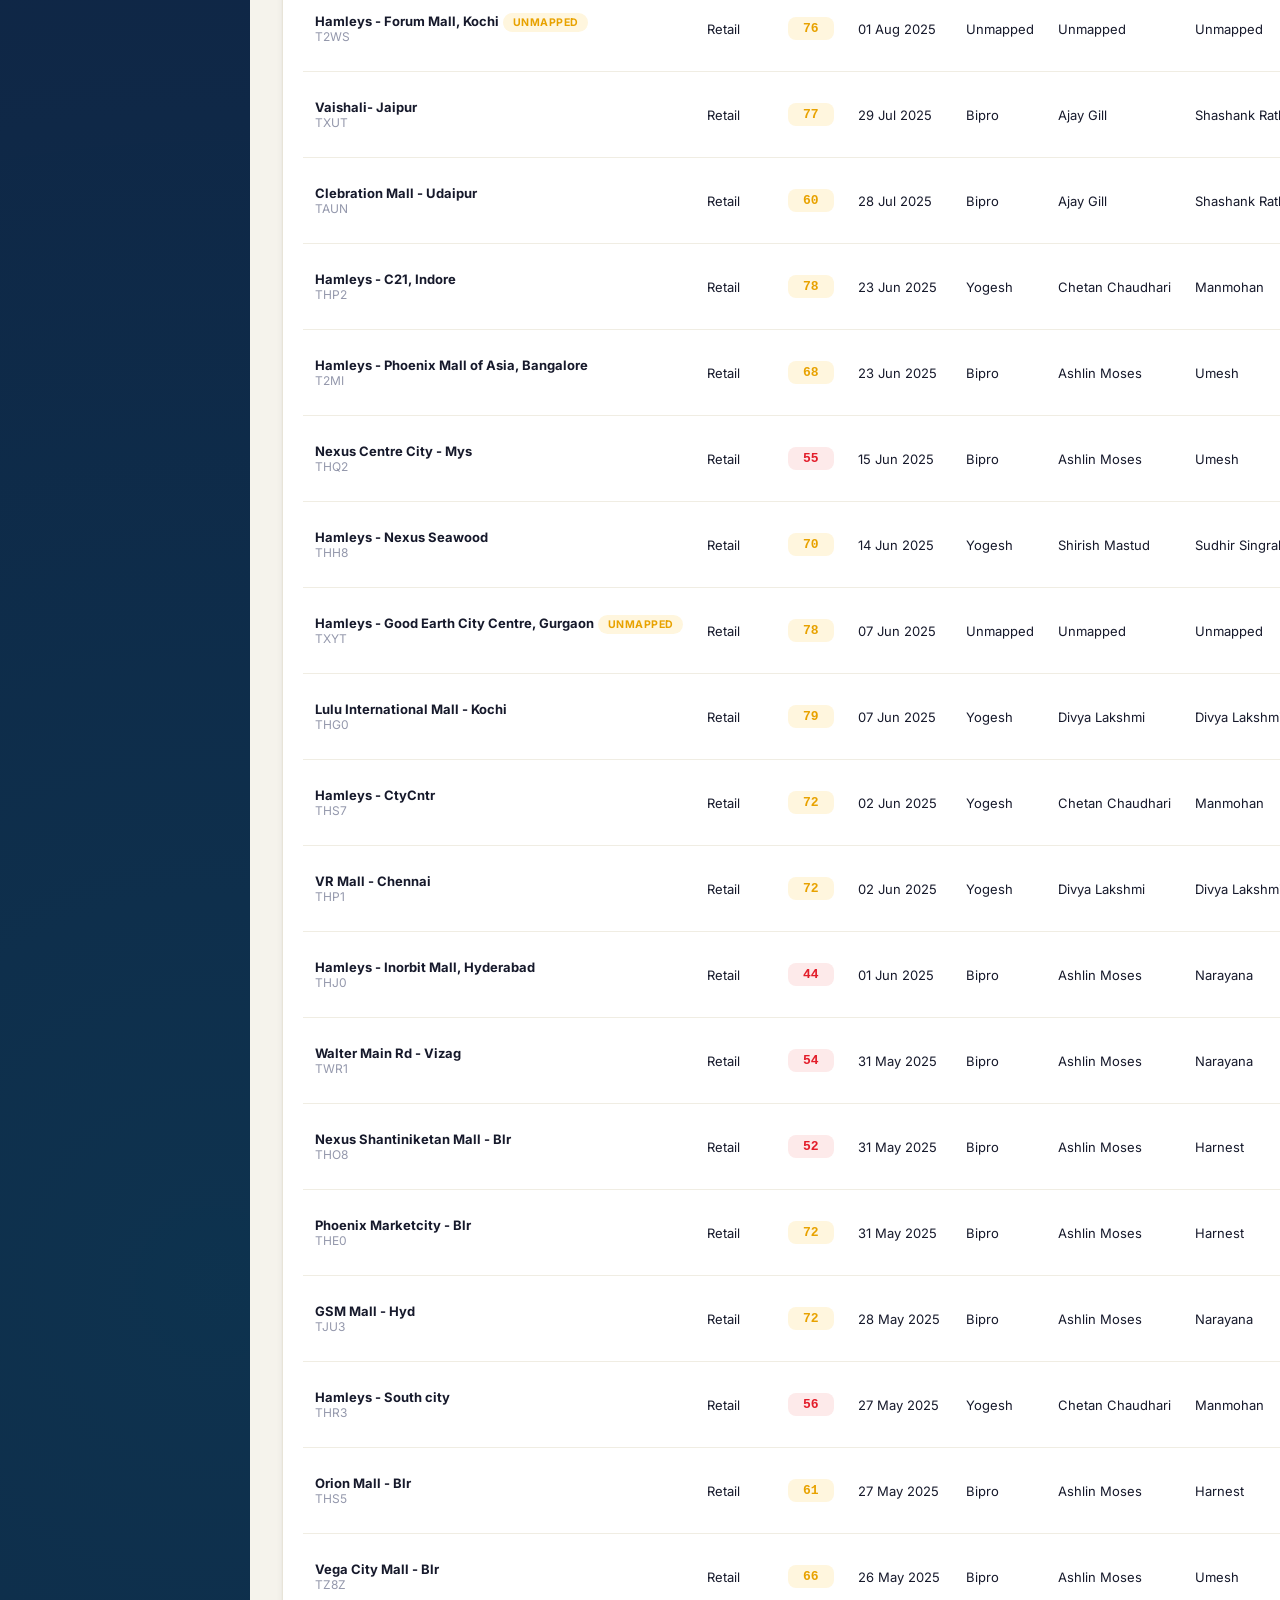
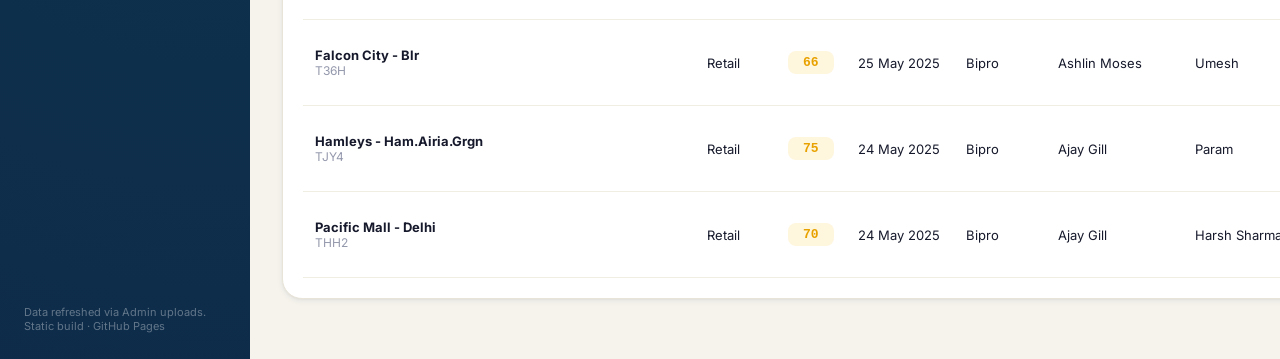
==== commit a125eb74: "Add files via upload" ====
--- a/index.html
+++ b/index.html
@@ -124,10 +124,17 @@
     showLoadError(err);
     return;
   }
-  // Overview only READS the case list (for the tracker table) — it doesn't
-  // create/refresh cases. That happens on cases.html, the L&D page, so the
-  // public dashboard never has to make a slow write call to the backend
-  // just to load, and one failed network call there can't blank this page.
+  // Overview rebuilds the case list itself (not just cases.html) so the
+  // Action Tracker is always correct, even if nobody has opened cases.html
+  // yet or local storage was just reset. This is wrapped so a failed sync
+  // (e.g. a slow/unreachable backend) never blanks the rest of the page —
+  // worst case the tracker table shows a small error and everything else
+  // above it still works.
+  try {
+    await HMAI.syncCasesFromAudits();
+  } catch (err) {
+    console.warn("Case sync failed on Overview load:", err);
+  }
 
   document.querySelectorAll("#verticalToggle button").forEach(b => {
     b.addEventListener("click", () => {
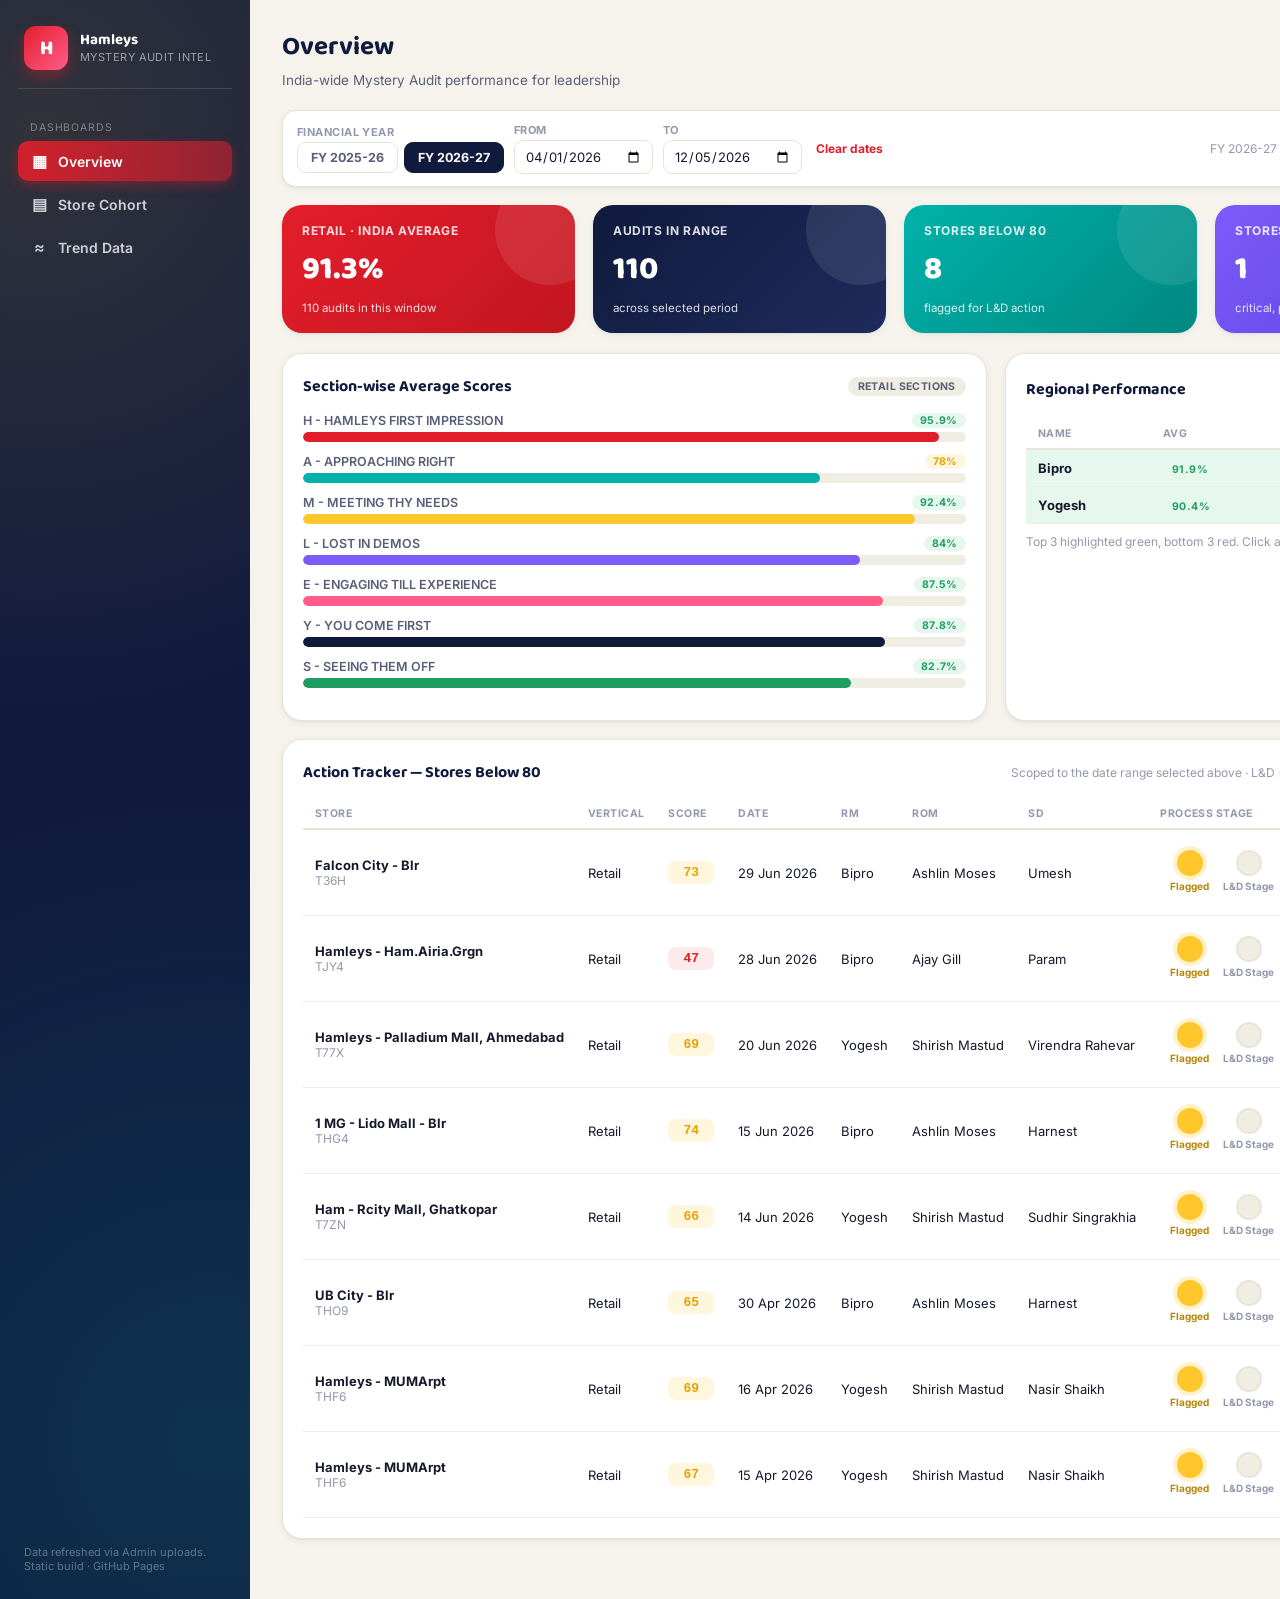
==== commit 6db4040f: "Add files via upload" ====
--- a/index.html
+++ b/index.html
@@ -94,7 +94,7 @@
     <div class="card" style="margin-top:18px;">
       <div class="section-head">
         <h3>Action Tracker — Stores Below 80</h3>
-        <span class="small-muted">Stage of the L&amp;D &rarr; ROM &rarr; HRBP escalation workflow</span>
+        <span class="small-muted">Scoped to the date range selected above &middot; L&amp;D &rarr; ROM &rarr; HRBP escalation workflow</span>
       </div>
       <div class="table-wrap" id="trackerTableWrap">
         <table>
@@ -232,7 +232,7 @@
 
   renderSectionBars(list);
   renderRegionalTable(filters);
-  await renderTracker();
+  await renderTracker(filters);
 }
 
 function renderSectionBars(list) {
@@ -276,7 +276,8 @@
   }).join("");
 }
 
-async function renderTracker() {
+async function renderTracker(filters) {
+  filters = filters || {};
   let allCases;
   try {
     allCases = await HMAI.getCases();
@@ -284,10 +285,14 @@
     document.getElementById("trackerBody").innerHTML = `<tr><td colspan="9" style="text-align:center;color:var(--hamleys-red);padding:30px;">Couldn't load the case tracker (${err.message || "network error"}). The rest of the page is unaffected.</td></tr>`;
     return;
   }
-  const cases = allCases.filter(c => c.vertical === vertical).sort((a,b) => new Date(b.date) - new Date(a.date));
+  let cases = allCases.filter(c => c.vertical === vertical);
+  if (filters.from || filters.to) {
+    cases = cases.filter(c => HMAI.inDateRange(c.date, filters.from, filters.to));
+  }
+  cases.sort((a,b) => new Date(b.date) - new Date(a.date));
   const body = document.getElementById("trackerBody");
   if (!cases.length) {
-    body.innerHTML = `<tr><td colspan="9" style="text-align:center;color:var(--ink-faint);padding:30px;">No stores below 80 in this vertical right now 🎉</td></tr>`;
+    body.innerHTML = `<tr><td colspan="9" style="text-align:center;color:var(--ink-faint);padding:30px;">No stores below 80 in this vertical for the selected date range 🎉</td></tr>`;
     return;
   }
   const stageMeta = { flagged: 0, ld_triggered: 1, rom_submitted: 2, hrbp_closed: 3 };
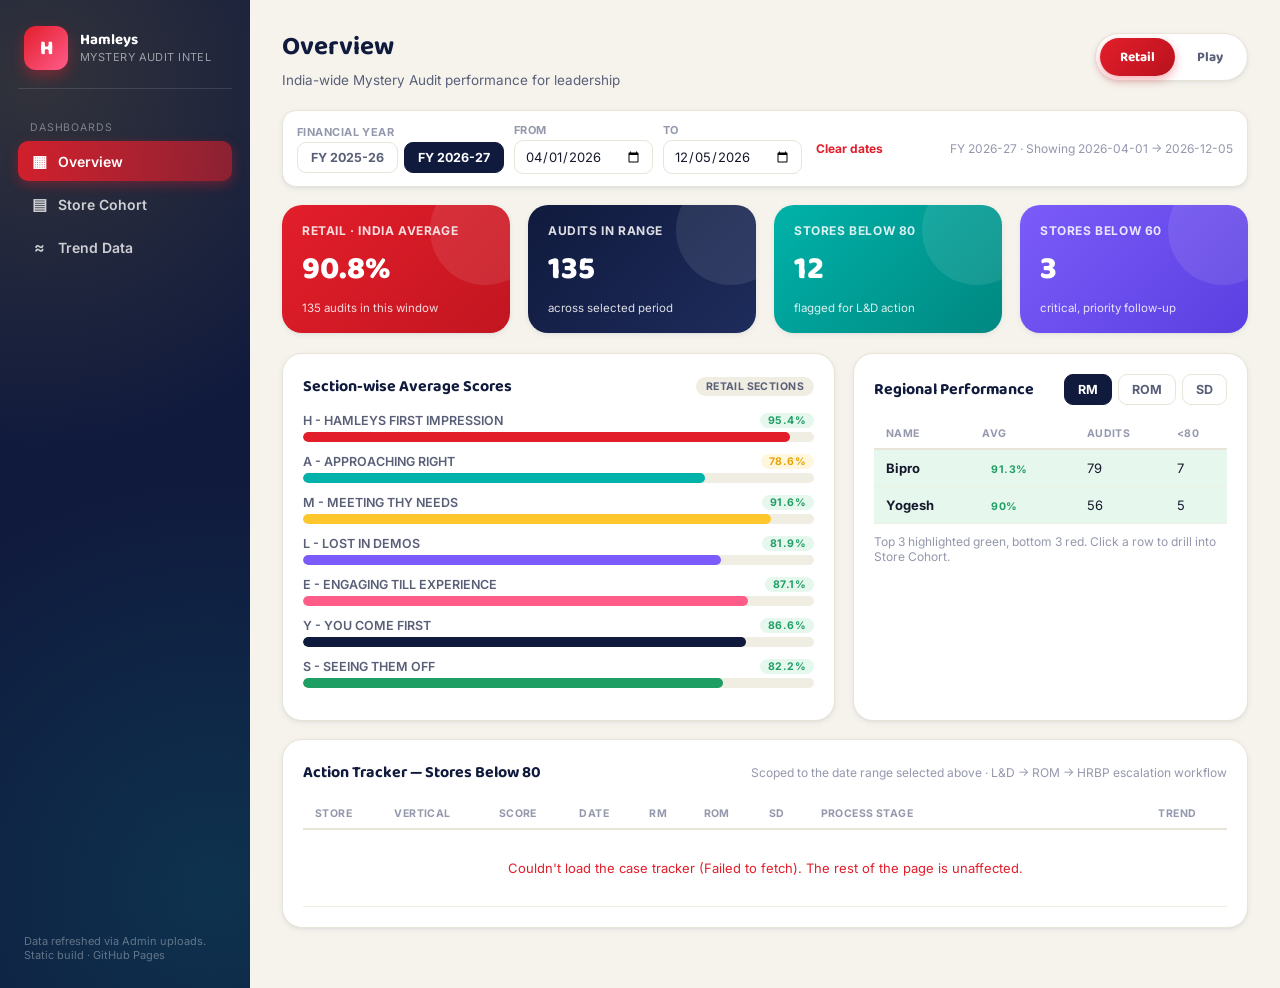
==== commit 766b6236: "Add files via upload" ====
--- a/index.html
+++ b/index.html
@@ -108,10 +108,10 @@
 
   </main>
 </div>
-<script src="assets/js/config.js"></script>
-<script src="assets/js/auth.js"></script>
-<script src="assets/js/data.js"></script>
-<script src="assets/js/ui.js"></script>
+<script src="assets/js/config.js?v=2"></script>
+<script src="assets/js/auth.js?v=2"></script>
+<script src="assets/js/data.js?v=2"></script>
+<script src="assets/js/ui.js?v=2"></script>
 <script>
 let vertical = "retail";
 let regionGroup = "rm";
@@ -289,6 +289,20 @@
   if (filters.from || filters.to) {
     cases = cases.filter(c => HMAI.inDateRange(c.date, filters.from, filters.to));
   }
+  // Safety net: if the same store somehow has more than one case row (e.g.
+  // a leftover duplicate from before this was fixed at the source), show
+  // only one — whichever is still open if any are, else the most recent.
+  const byStore = {};
+  cases.forEach(c => {
+    const k = c.vertical + "|" + c.storeCode;
+    const prev = byStore[k];
+    if (!prev) { byStore[k] = c; return; }
+    const prevOpen = prev.stage !== "hrbp_closed";
+    const curOpen = c.stage !== "hrbp_closed";
+    if (curOpen && !prevOpen) { byStore[k] = c; }
+    else if (curOpen === prevOpen && new Date(c.date) > new Date(prev.date)) { byStore[k] = c; }
+  });
+  cases = Object.values(byStore);
   cases.sort((a,b) => new Date(b.date) - new Date(a.date));
   const body = document.getElementById("trackerBody");
   if (!cases.length) {
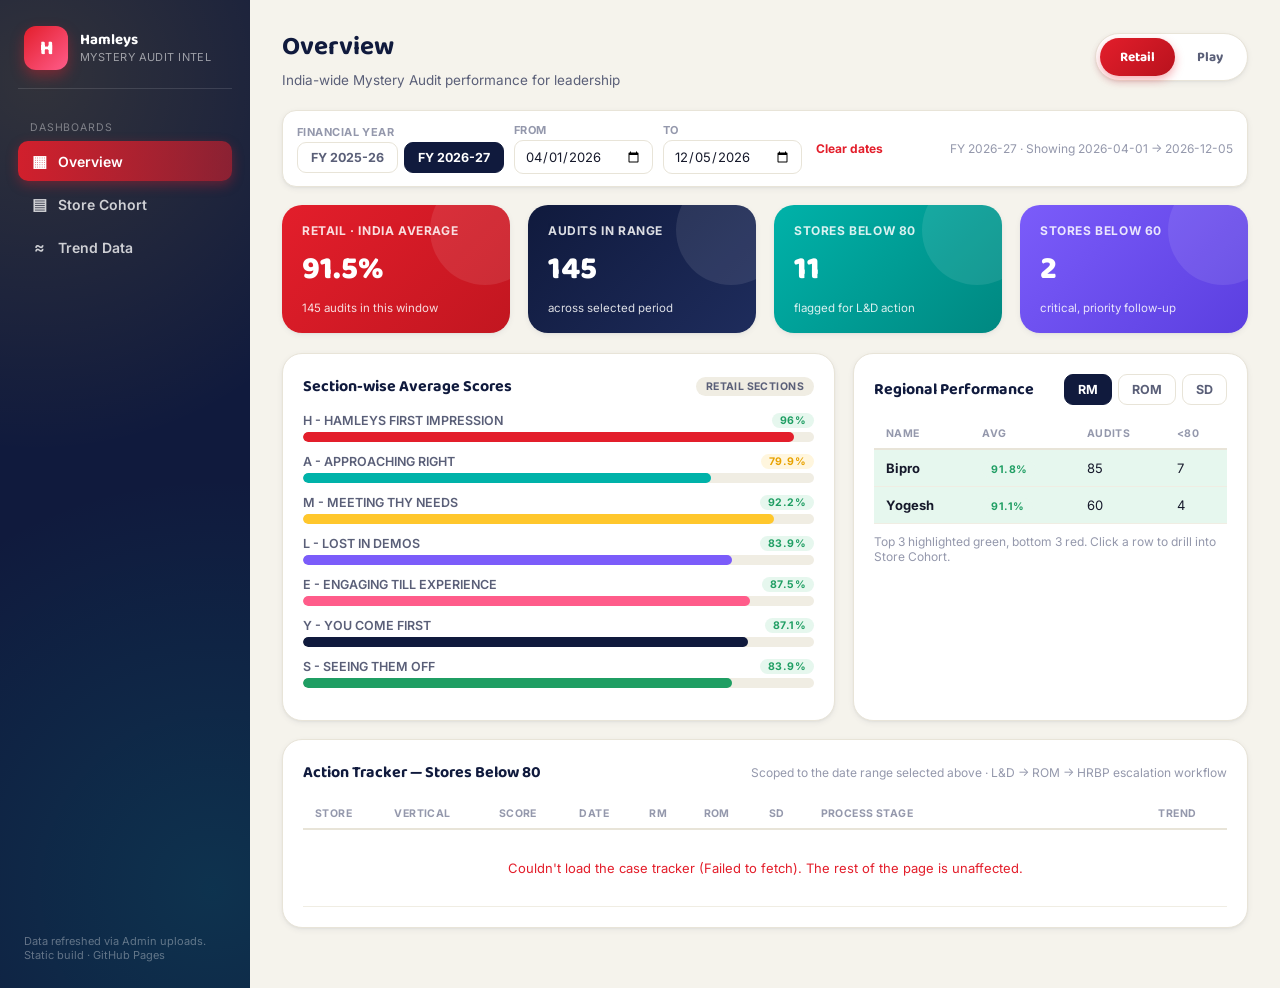
==== commit a0467732: "Add files via upload" ====
--- a/index.html
+++ b/index.html
@@ -108,10 +108,27 @@
 
   </main>
 </div>
-<script src="assets/js/config.js?v=2"></script>
-<script src="assets/js/auth.js?v=2"></script>
-<script src="assets/js/data.js?v=2"></script>
-<script src="assets/js/ui.js?v=2"></script>
+<script>
+// Always fetch these fresh, every page load - a static "?v=N" cache-bust
+// only forces one refetch the first time; any LATER code change would keep
+// getting served from that same cached URL forever. Date.now() guarantees
+// a genuinely new URL, and therefore a real network fetch, every visit.
+(function() {
+  var t = Date.now();
+  var files = ["assets/js/config.js", "assets/js/auth.js", "assets/js/data.js", "assets/js/ui.js"];
+  window.HMAI_READY = files.reduce(function(p, src) {
+    return p.then(function() {
+      return new Promise(function(resolve, reject) {
+        var s = document.createElement("script");
+        s.src = src + "?t=" + t;
+        s.onload = resolve;
+        s.onerror = function() { reject(new Error("Failed to load " + src)); };
+        document.head.appendChild(s);
+      });
+    });
+  }, Promise.resolve());
+})();
+</script>
 <script>
 let vertical = "retail";
 let regionGroup = "rm";
@@ -289,20 +306,7 @@
   if (filters.from || filters.to) {
     cases = cases.filter(c => HMAI.inDateRange(c.date, filters.from, filters.to));
   }
-  // Safety net: if the same store somehow has more than one case row (e.g.
-  // a leftover duplicate from before this was fixed at the source), show
-  // only one — whichever is still open if any are, else the most recent.
-  const byStore = {};
-  cases.forEach(c => {
-    const k = c.vertical + "|" + c.storeCode;
-    const prev = byStore[k];
-    if (!prev) { byStore[k] = c; return; }
-    const prevOpen = prev.stage !== "hrbp_closed";
-    const curOpen = c.stage !== "hrbp_closed";
-    if (curOpen && !prevOpen) { byStore[k] = c; }
-    else if (curOpen === prevOpen && new Date(c.date) > new Date(prev.date)) { byStore[k] = c; }
-  });
-  cases = Object.values(byStore);
+  cases = HMAI.dedupeCasesByStore(cases);
   cases.sort((a,b) => new Date(b.date) - new Date(a.date));
   const body = document.getElementById("trackerBody");
   if (!cases.length) {
@@ -331,7 +335,10 @@
   }).join("");
 }
 
-boot();
+window.HMAI_READY.then(boot).catch(function(e) {
+  console.error("Failed to load scripts:", e);
+  document.body.insertAdjacentHTML("afterbegin", '<div style="padding:20px;background:#FDEAEA;color:#E31E2B;font-family:sans-serif;">Couldn\'t load the dashboard scripts. Try a hard refresh (Ctrl+Shift+R / Cmd+Shift+R). If it persists: ' + e.message + '</div>');
+});
 </script>
 </body>
 </html>
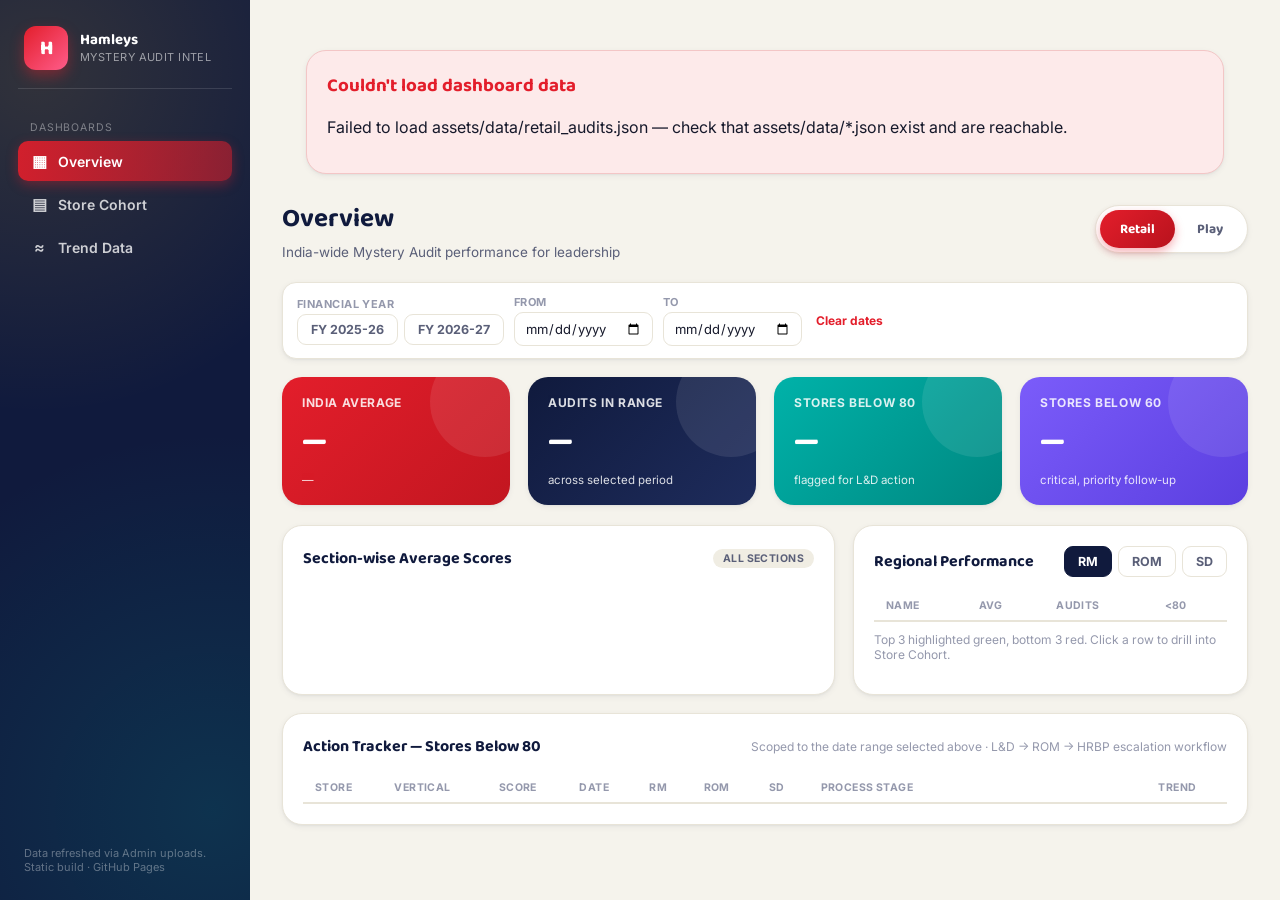
==== commit 807dd0a5: "Add files via upload" ====
--- a/index.html
+++ b/index.html
@@ -244,6 +244,13 @@
   document.getElementById("kpiMtdAvg").textContent = avgScore !== null ? avgScore + "%" : "—";
   document.getElementById("kpiMtdFoot").textContent = list.length + " audits in this window";
   document.getElementById("kpiAuditCount").textContent = list.length;
+  // Count unique STORES below threshold, not raw audit rows - a store
+  // audited twice in the same window (e.g. a repeat below-80 case) should
+  // count once here, matching how Cases collapses to one row per store.
+  // Each below-80 audit is its own occurrence needing its own action (per
+  // the escalation policy's first-time/consecutive tracking) - counts raw
+  // audit records, matching how Cases now creates one entry per occurrence,
+  // not one per store.
   document.getElementById("kpiBelow80").textContent = list.filter(a => a.score < 80).length;
   document.getElementById("kpiBelow60").textContent = list.filter(a => a.score < 60).length;
 
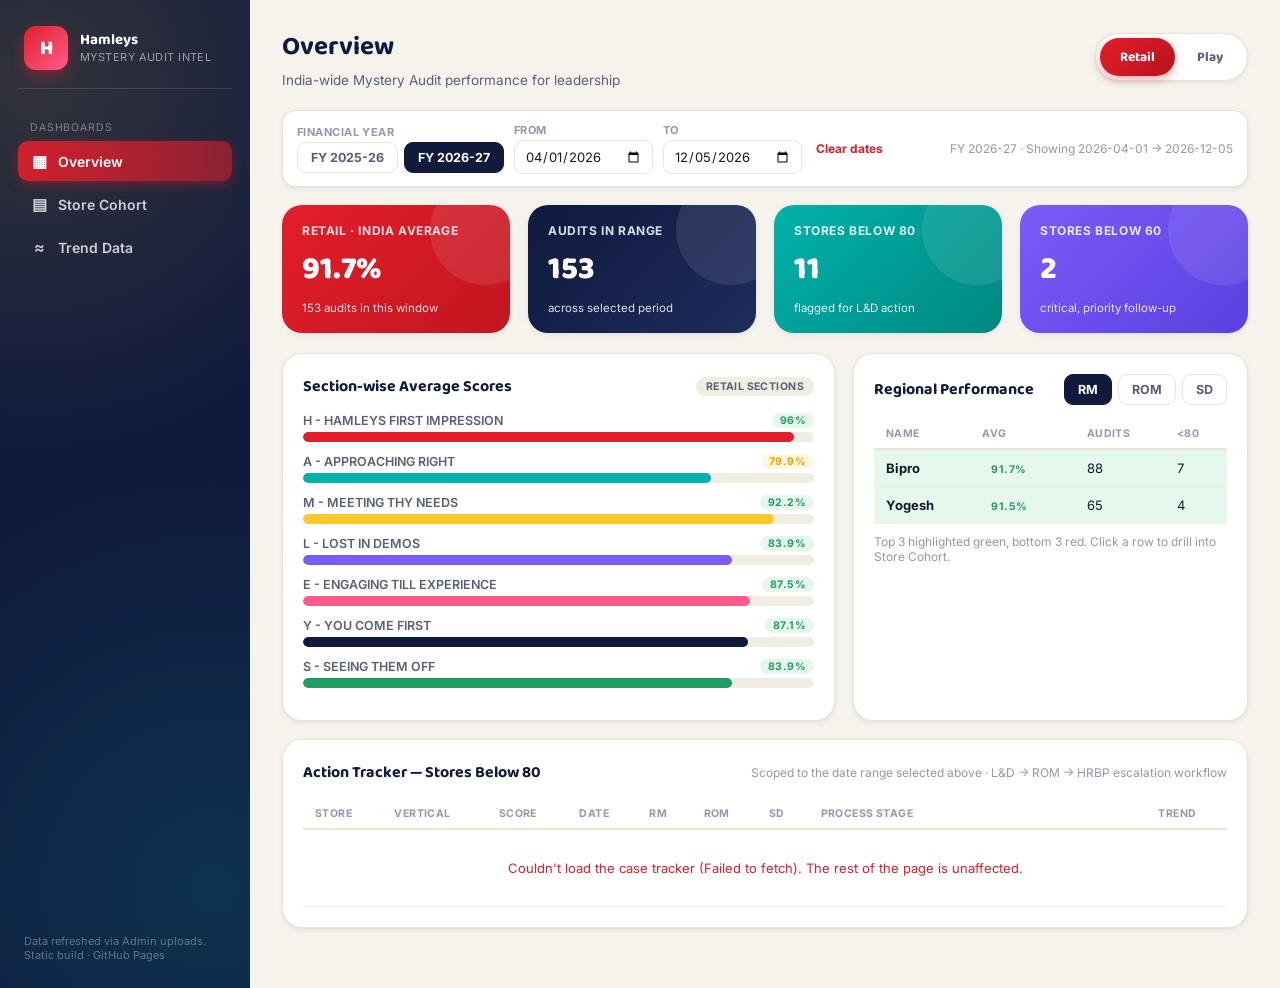
==== commit dceb4507: "Add files via upload" ====
--- a/index.html
+++ b/index.html
@@ -325,18 +325,40 @@
     const stage = stageMeta[c.stage] ?? 0;
     const isFullyClosed = c.stage === "hrbp_closed";
     const steps = ["Flagged", "L&D Stage", "ROM Stage", "HRBP Closed"];
+    // The step that should read "current" (yellow) is whoever the case is
+    // WAITING ON right now, not whichever team already acted — e.g. once
+    // L&D has triggered (stage=ld_triggered), L&D's own step is done and
+    // it's the ROM step that's pending, not the other way round. That's
+    // stage+1 in step-index terms; everything up to and including `stage`
+    // is already done.
+    const pendingStepIdx = stage + 1;
+    // A pending step turns red instead of yellow once it's been sitting
+    // for more than 7 days. The timestamp a case entered its current
+    // stage is already recorded as the last history entry — no new data
+    // needed, this only changes how existing data is displayed.
+    const lastHist = c.history && c.history.length ? c.history[c.history.length - 1] : null;
+    const daysWaiting = lastHist ? (Date.now() - new Date(lastHist.at).getTime()) / 86400000 : 0;
+    // Only ROM (pendingStepIdx 2) and HRBP (pendingStepIdx 3) have a 7-day
+    // overdue rule, as specified — L&D's own initial flagged-to-triggered
+    // delay doesn't turn red the same way.
+    const isOverdue = !isFullyClosed && pendingStepIdx >= 2 && daysWaiting > 7;
     const trackerHtml = `<div class="tracker">` + steps.map((s, i) => {
-      const cls = isFullyClosed ? "done" : (i < stage ? "done" : (i === stage ? "current" : ""));
+      let cls;
+      if (isFullyClosed) cls = "done";
+      else if (i <= stage) cls = "done";
+      else if (i === pendingStepIdx) cls = isOverdue ? "late" : "current";
+      else cls = "";
       return `<div class="step ${cls}"><div class="bar"></div>${s}</div>`;
     }).join("") + `</div>`;
     const reasonTag = c.triggerReason ? `<div class="small-muted" style="margin-top:6px; white-space:normal;">${HMAI.TRIGGER_REASONS[c.triggerReason]}</div>` : "";
+    const overdueTag = isOverdue ? `<div class="small-muted" style="margin-top:4px; color:var(--hamleys-red); white-space:normal;">⚠ Waiting ${Math.floor(daysWaiting)} days — overdue</div>` : "";
     return `<tr>
       <td><strong>${c.storeName}</strong>${c.unmapped ? ' <span class="tag warn">Unmapped</span>' : ''}<div class="small-muted">${c.storeCode}</div></td>
       <td>${c.vertical === "play" ? "Play" : "Retail"}</td>
       <td>${scorePill(c.score)}</td>
       <td>${fmtDate(c.date)}</td>
       <td>${c.rm}</td><td>${c.rom}</td><td>${c.sd}</td>
-      <td>${trackerHtml}${reasonTag}</td>
+      <td>${trackerHtml}${reasonTag}${overdueTag}</td>
       <td><a class="btn btn-ghost btn-sm" href="trend.html?store=${encodeURIComponent(c.storeCode)}&v=${c.vertical}">View</a></td>
     </tr>`;
   }).join("");
